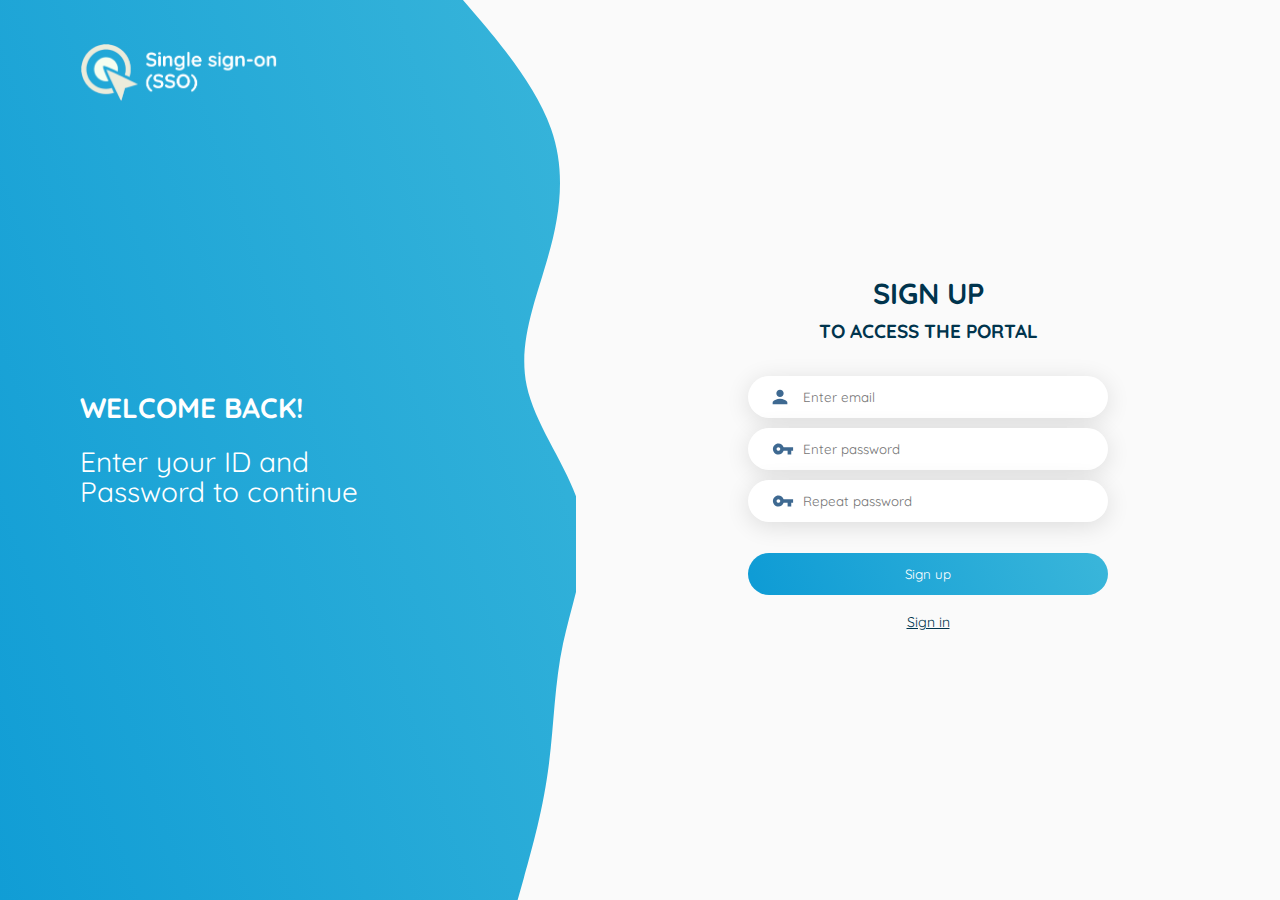
==== sso/index.html @ 4cb5db52 "Add files via upload" ====
<!DOCTYPE html>
<html lang="ru">

<head>
	<meta charset="UTF-8">
	<meta name="viewport" content="width=device-width, initial-scale=1.0">
	<link rel="shortcut icon" href="/img/favicon.ico" type="image/x-icon">
	<link rel="stylesheet" href="css/style.min.css">
	<script src="js/vendors.js" defer></script>
	<script src="js/app.min.js" defer></script>

	<!-- Primary Meta Tags -->
	<title>Single sign-on (SSO)</title>
	<meta name="title" content="Single sign-on (SSO)">
	<meta name="description" content="Login/register form">

	<!-- Open Graph / Facebook -->
	<meta property="og:type" content="website">
	<meta property="og:url" content="https://flizerzet.github.io/sso">
	<meta property="og:title" content="Single sign-on (SSO)">
	<meta property="og:description" content="Login/register form">
	<meta property="og:image" content="https://flizerzet.github.io/sso/img/thumb.png">
	<meta property="og:type" content="website">
	<meta property="og:site_name" content="SSO">

	<!-- Twitter -->
	<meta property="twitter:card" content="summary_large_image">
	<meta property="twitter:url" content="https://flizerzet.github.io/sso">
	<meta property="twitter:title" content="Single sign-on (SSO)">
	<meta property="twitter:description" content="Login/register form">
	<meta property="twitter:image" content="https://flizerzet.github.io/sso/img/thumb.png">

</head>

<body>
	<div class="wrapper">
		<main class="page">
			<div class="info">
				<a href="" class="info__logo"><img src="img/logo.png" alt="" /></a>
				<span class="info__title">Welcome BAck!</span>
				<div class="info__text">Enter your ID and Password to continue</div>
			</div>
			<div class="main">
				<div class="_tabs">
					<div class="tabs__contents">
						<div class="_tabs-content form">
							<div class="form__title"><span>Sign in</span><br>to Access the portal</div>
							<form action="#" class="login" id="login">
								<label>
									<input required type="email" class="login__input _login-mail" autocomplete="username" placeholder="Enter email">
									<img src="img/user-icon.svg" alt="">
								</label>
								<label>
									<input required type="password" class="login__input _login-pass" autocomplete="current-password" placeholder="Enter password">
									<img src="img/pass-icon.svg" alt="">
								</label>
								<button type="submit" class="login__btn">Login</button>
							</form>
						</div>
						<div class="_tabs-content _active form">
							<div class="form__title"><span>Sign up</span><br>to Access the portal</div>
							<form action="#" class="login" id="register">
								<label>
									<input required type="email" class="login__input _register-mail" autocomplete="username" placeholder="Enter email">
									<img src="img/user-icon.svg" alt="">
								</label>
								<label>
									<input required type="password" class="login__input _register-pass" autocomplete="current-password" placeholder="Enter password">
									<img src="img/pass-icon.svg" alt="">
								</label>
								<label>
									<input required type="password" class="login__input _register-repeat-pass" autocomplete="current-password" placeholder="Repeat password">
									<img src="img/pass-icon.svg" alt="">
								</label>
								<button type="submit" class="login__btn">Sign up</button>
							</form>
						</div>
					</div>
					<div class="tabs__links">
						<div class="_tabs-link">Sign in</div>
						<div class="_tabs-link _active">Sign up</div>
					</div>
				</div>
			</div>
		</main>
	</div>
</body>

</html>
---- sso/css/style.min.css ----
@import url(https://fonts.googleapis.com/css?family=Quicksand:regular,500,700&display=swap);*{padding:0;margin:0;border:0}*,:after,:before{-webkit-box-sizing:border-box;box-sizing:border-box}aside,footer,header,nav{display:block}body,html{height:100%;width:100%;font-size:100%;line-height:1;-ms-text-size-adjust:100%;-moz-text-size-adjust:100%;-webkit-text-size-adjust:100%}button,input,textarea{font-family:inherit}input::-ms-clear{display:none}button{cursor:pointer;background-color:transparent}button::-moz-focus-inner{padding:0;border:0}a{color:inherit}a,a:hover,a:visited{text-decoration:none}ul li{list-style:none}img{vertical-align:top}h1,h2,h3,h4,h5,h6{font-size:inherit;font-weight:400}[hidden]{display:none}* img{max-width:100%}body{font-family:Quicksand,sans-serif;color:#000;font-weight:400;background-color:#fafafa}body._locked{overflow:hidden;-ms-touch-action:none;touch-action:none}.wrapper{width:100%;min-height:100%;overflow:hidden;display:-webkit-box;display:-ms-flexbox;display:flex;-webkit-box-orient:vertical;-webkit-box-direction:normal;-ms-flex-direction:column;flex-direction:column}.wrapper>*{min-width:0}[class*=__container]{max-width:1310px;margin:0 auto;padding:0 15px}.page{-webkit-box-flex:1;-ms-flex:1 1 auto;flex:1 1 auto;display:-webkit-box;display:-ms-flexbox;display:flex}._ibg{position:relative}._ibg img{position:absolute;width:100%;height:100%;top:0;left:0;-o-object-fit:cover;object-fit:cover}[data-fullscreen]{min-height:100vh}.touch [data-fullscreen]{min-height:calc(var(--vh,1vh) * 100)}._tabs-link{cursor:pointer;margin-top:20px;text-align:center;font-weight:400;font-size:14px;-webkit-text-decoration-line:underline;text-decoration-line:underline;color:#00344d}._tabs-link._active{opacity:0;visibility:hidden;position:absolute}._tabs-content{display:none;-webkit-box-pack:center;-ms-flex-pack:center;justify-content:center;-webkit-box-orient:vertical;-webkit-box-direction:normal;-ms-flex-direction:column;flex-direction:column}._tabs-content._active{display:-webkit-box;display:-ms-flexbox;display:flex}input[type=email],input[type=password],input[type=text]{padding:13px 24px 13px 55px;background:#fff;-webkit-box-shadow:0 4px 23px rgba(0,0,0,.12);box-shadow:0 4px 23px rgba(0,0,0,.12);border-radius:50px;width:100%}input[type=email]:focus::-webkit-input-placeholder,input[type=password]:focus::-webkit-input-placeholder,input[type=text]:focus::-webkit-input-placeholder{color:transparent}input[type=email]:focus::-moz-placeholder,input[type=password]:focus::-moz-placeholder,input[type=text]:focus::-moz-placeholder{color:transparent}input[type=email]:focus:-ms-input-placeholder,input[type=password]:focus:-ms-input-placeholder,input[type=text]:focus:-ms-input-placeholder{color:transparent}input[type=email]:focus::-ms-input-placeholder,input[type=password]:focus::-ms-input-placeholder,input[type=text]:focus::-ms-input-placeholder{color:transparent}input[type=email]:focus::placeholder,input[type=password]:focus::placeholder,input[type=text]:focus::placeholder{color:transparent}.info{width:45%;position:relative;background:url(../img/bg.svg) center center/cover no-repeat;display:-webkit-box;display:-ms-flexbox;display:flex;-webkit-box-pack:center;-ms-flex-pack:center;justify-content:center;-webkit-box-align:start;-ms-flex-align:start;align-items:flex-start;-webkit-box-orient:vertical;-webkit-box-direction:normal;-ms-flex-direction:column;flex-direction:column;padding-left:80px;color:#fff}.info__logo{position:absolute;top:42px;left:80px;width:200px}.info__title{display:inline-block;font-weight:700;font-size:1.75rem;text-transform:uppercase}.info__text{margin-top:25px;font-weight:400;font-size:28px;line-height:1.07;max-width:320px}.main{display:-webkit-box;display:-ms-flexbox;display:flex;-webkit-box-pack:center;-ms-flex-pack:center;justify-content:center;-webkit-box-align:center;-ms-flex-align:center;align-items:center;-webkit-box-flex:1;-ms-flex:1 1 auto;flex:1 1 auto}.form__title{text-align:center;color:#00344d;font-size:19px;text-transform:uppercase;font-weight:700;line-height:1.58}.form__title span{font-size:29px}.login{display:-webkit-box;display:-ms-flexbox;display:flex;-webkit-box-orient:vertical;-webkit-box-direction:normal;-ms-flex-direction:column;flex-direction:column;margin-top:30px}.login label{position:relative;width:360px}.login label:not(:last-child){margin-bottom:10px}.login label img{position:absolute;top:50%;-webkit-transform:translateY(-50%);-ms-transform:translateY(-50%);transform:translateY(-50%);left:24px}.login__btn{width:100%;padding:13px 10px;background:-o-linear-gradient(203.94deg,#3ab6da 0,#0f9cd5 96.92%);background:linear-gradient(246.06deg,#3ab6da 0,#0f9cd5 96.92%);border-radius:25px;color:#fff;margin-top:21px}@media (max-width:48em){.page{-webkit-box-orient:vertical;-webkit-box-direction:normal;-ms-flex-direction:column;flex-direction:column}.info{width:100%;display:-webkit-box;display:-ms-flexbox;display:flex;-webkit-box-pack:justify;-ms-flex-pack:justify;justify-content:space-between;-webkit-box-align:center;-ms-flex-align:center;align-items:center;-webkit-box-orient:horizontal;-webkit-box-direction:normal;-ms-flex-direction:row;flex-direction:row;padding:20px;background:-o-linear-gradient(203.94deg,#3ab6da 0,#0f9cd5 96.92%);background:linear-gradient(246.06deg,#3ab6da 0,#0f9cd5 96.92%)}.info *{margin:0;text-align:center}.info>*{-webkit-box-flex:0;-ms-flex:0 0 30%;flex:0 0 30%}.info__logo{position:static}}@media (max-width:36em){.touch [data-fullscreen]{-webkit-transition:height .2s;-o-transition:height .2s;transition:height .2s}.info__text{font-size:1rem}}@media (max-width:26.5625em){.info{-webkit-box-orient:vertical;-webkit-box-direction:normal;-ms-flex-direction:column;flex-direction:column;gap:10px}.login label{width:100%}}@media (any-hover:hover){._tabs-link:hover{text-decoration:none}}
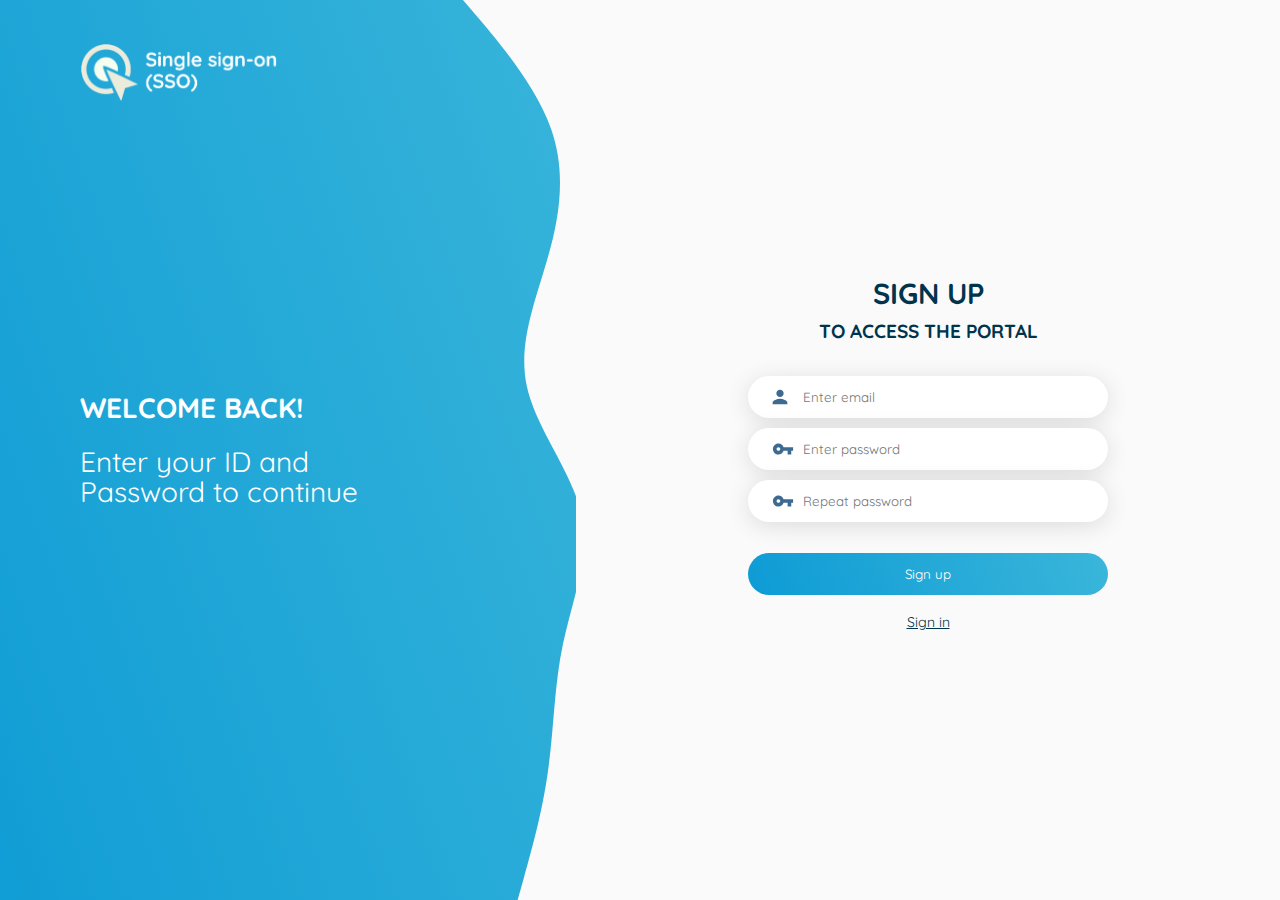
==== commit 3027e43c: "Add files via upload" ====
--- a/sso/index.html
+++ b/sso/index.html
@@ -6,7 +6,6 @@
 	<meta name="viewport" content="width=device-width, initial-scale=1.0">
 	<link rel="shortcut icon" href="/img/favicon.ico" type="image/x-icon">
 	<link rel="stylesheet" href="css/style.min.css">
-	<script src="js/vendors.js" defer></script>
 	<script src="js/app.min.js" defer></script>
 
 	<!-- Primary Meta Tags -->
@@ -33,6 +32,11 @@
 </head>
 
 <body>
+	<div class="preloader">
+		<div class="load">
+			<hr/><hr/><hr/><hr/>
+		</div>
+	</div>
 	<div class="wrapper">
 		<main class="page">
 			<div class="info">
--- a/sso/css/style.min.css
+++ b/sso/css/style.min.css
@@ -1 +1 @@
-@import url(https://fonts.googleapis.com/css?family=Quicksand:regular,500,700&display=swap);*{padding:0;margin:0;border:0}*,:after,:before{-webkit-box-sizing:border-box;box-sizing:border-box}aside,footer,header,nav{display:block}body,html{height:100%;width:100%;font-size:100%;line-height:1;-ms-text-size-adjust:100%;-moz-text-size-adjust:100%;-webkit-text-size-adjust:100%}button,input,textarea{font-family:inherit}input::-ms-clear{display:none}button{cursor:pointer;background-color:transparent}button::-moz-focus-inner{padding:0;border:0}a{color:inherit}a,a:hover,a:visited{text-decoration:none}ul li{list-style:none}img{vertical-align:top}h1,h2,h3,h4,h5,h6{font-size:inherit;font-weight:400}[hidden]{display:none}* img{max-width:100%}body{font-family:Quicksand,sans-serif;color:#000;font-weight:400;background-color:#fafafa}body._locked{overflow:hidden;-ms-touch-action:none;touch-action:none}.wrapper{width:100%;min-height:100%;overflow:hidden;display:-webkit-box;display:-ms-flexbox;display:flex;-webkit-box-orient:vertical;-webkit-box-direction:normal;-ms-flex-direction:column;flex-direction:column}.wrapper>*{min-width:0}[class*=__container]{max-width:1310px;margin:0 auto;padding:0 15px}.page{-webkit-box-flex:1;-ms-flex:1 1 auto;flex:1 1 auto;display:-webkit-box;display:-ms-flexbox;display:flex}._ibg{position:relative}._ibg img{position:absolute;width:100%;height:100%;top:0;left:0;-o-object-fit:cover;object-fit:cover}[data-fullscreen]{min-height:100vh}.touch [data-fullscreen]{min-height:calc(var(--vh,1vh) * 100)}._tabs-link{cursor:pointer;margin-top:20px;text-align:center;font-weight:400;font-size:14px;-webkit-text-decoration-line:underline;text-decoration-line:underline;color:#00344d}._tabs-link._active{opacity:0;visibility:hidden;position:absolute}._tabs-content{display:none;-webkit-box-pack:center;-ms-flex-pack:center;justify-content:center;-webkit-box-orient:vertical;-webkit-box-direction:normal;-ms-flex-direction:column;flex-direction:column}._tabs-content._active{display:-webkit-box;display:-ms-flexbox;display:flex}input[type=email],input[type=password],input[type=text]{padding:13px 24px 13px 55px;background:#fff;-webkit-box-shadow:0 4px 23px rgba(0,0,0,.12);box-shadow:0 4px 23px rgba(0,0,0,.12);border-radius:50px;width:100%}input[type=email]:focus::-webkit-input-placeholder,input[type=password]:focus::-webkit-input-placeholder,input[type=text]:focus::-webkit-input-placeholder{color:transparent}input[type=email]:focus::-moz-placeholder,input[type=password]:focus::-moz-placeholder,input[type=text]:focus::-moz-placeholder{color:transparent}input[type=email]:focus:-ms-input-placeholder,input[type=password]:focus:-ms-input-placeholder,input[type=text]:focus:-ms-input-placeholder{color:transparent}input[type=email]:focus::-ms-input-placeholder,input[type=password]:focus::-ms-input-placeholder,input[type=text]:focus::-ms-input-placeholder{color:transparent}input[type=email]:focus::placeholder,input[type=password]:focus::placeholder,input[type=text]:focus::placeholder{color:transparent}.info{width:45%;position:relative;background:url(../img/bg.svg) center center/cover no-repeat;display:-webkit-box;display:-ms-flexbox;display:flex;-webkit-box-pack:center;-ms-flex-pack:center;justify-content:center;-webkit-box-align:start;-ms-flex-align:start;align-items:flex-start;-webkit-box-orient:vertical;-webkit-box-direction:normal;-ms-flex-direction:column;flex-direction:column;padding-left:80px;color:#fff}.info__logo{position:absolute;top:42px;left:80px;width:200px}.info__title{display:inline-block;font-weight:700;font-size:1.75rem;text-transform:uppercase}.info__text{margin-top:25px;font-weight:400;font-size:28px;line-height:1.07;max-width:320px}.main{display:-webkit-box;display:-ms-flexbox;display:flex;-webkit-box-pack:center;-ms-flex-pack:center;justify-content:center;-webkit-box-align:center;-ms-flex-align:center;align-items:center;-webkit-box-flex:1;-ms-flex:1 1 auto;flex:1 1 auto}.form__title{text-align:center;color:#00344d;font-size:19px;text-transform:uppercase;font-weight:700;line-height:1.58}.form__title span{font-size:29px}.login{display:-webkit-box;display:-ms-flexbox;display:flex;-webkit-box-orient:vertical;-webkit-box-direction:normal;-ms-flex-direction:column;flex-direction:column;margin-top:30px}.login label{position:relative;width:360px}.login label:not(:last-child){margin-bottom:10px}.login label img{position:absolute;top:50%;-webkit-transform:translateY(-50%);-ms-transform:translateY(-50%);transform:translateY(-50%);left:24px}.login__btn{width:100%;padding:13px 10px;background:-o-linear-gradient(203.94deg,#3ab6da 0,#0f9cd5 96.92%);background:linear-gradient(246.06deg,#3ab6da 0,#0f9cd5 96.92%);border-radius:25px;color:#fff;margin-top:21px}@media (max-width:48em){.page{-webkit-box-orient:vertical;-webkit-box-direction:normal;-ms-flex-direction:column;flex-direction:column}.info{width:100%;display:-webkit-box;display:-ms-flexbox;display:flex;-webkit-box-pack:justify;-ms-flex-pack:justify;justify-content:space-between;-webkit-box-align:center;-ms-flex-align:center;align-items:center;-webkit-box-orient:horizontal;-webkit-box-direction:normal;-ms-flex-direction:row;flex-direction:row;padding:20px;background:-o-linear-gradient(203.94deg,#3ab6da 0,#0f9cd5 96.92%);background:linear-gradient(246.06deg,#3ab6da 0,#0f9cd5 96.92%)}.info *{margin:0;text-align:center}.info>*{-webkit-box-flex:0;-ms-flex:0 0 30%;flex:0 0 30%}.info__logo{position:static}}@media (max-width:36em){.touch [data-fullscreen]{-webkit-transition:height .2s;-o-transition:height .2s;transition:height .2s}.info__text{font-size:1rem}}@media (max-width:26.5625em){.info{-webkit-box-orient:vertical;-webkit-box-direction:normal;-ms-flex-direction:column;flex-direction:column;gap:10px}.login label{width:100%}}@media (any-hover:hover){._tabs-link:hover{text-decoration:none}}+@import url(https://fonts.googleapis.com/css?family=Quicksand:regular,500,700&display=swap);*{padding:0;margin:0;border:0}*,:after,:before{-webkit-box-sizing:border-box;box-sizing:border-box}aside,footer,header,nav{display:block}body,html{height:100%;width:100%;font-size:100%;line-height:1;-ms-text-size-adjust:100%;-moz-text-size-adjust:100%;-webkit-text-size-adjust:100%}button,input,textarea{font-family:inherit}input::-ms-clear{display:none}button{cursor:pointer;background-color:transparent}button::-moz-focus-inner{padding:0;border:0}a{color:inherit}a,a:hover,a:visited{text-decoration:none}ul li{list-style:none}img{vertical-align:top}h1,h2,h3,h4,h5,h6{font-size:inherit;font-weight:400}[hidden]{display:none}* img{max-width:100%}body{font-family:Quicksand,sans-serif;color:#000;font-weight:400;background-color:#fafafa}body._locked{overflow:hidden;-ms-touch-action:none;touch-action:none}.wrapper{width:100%;min-height:100%;overflow:hidden;display:-webkit-box;display:-ms-flexbox;display:flex;-webkit-box-orient:vertical;-webkit-box-direction:normal;-ms-flex-direction:column;flex-direction:column}.wrapper>*{min-width:0}[class*=__container]{max-width:1310px;margin:0 auto;padding:0 15px}.page{-webkit-box-flex:1;-ms-flex:1 1 auto;flex:1 1 auto;display:-webkit-box;display:-ms-flexbox;display:flex}._ibg{position:relative}._ibg img{position:absolute;width:100%;height:100%;top:0;left:0;-o-object-fit:cover;object-fit:cover}[data-fullscreen]{min-height:100vh}.touch [data-fullscreen]{min-height:calc(var(--vh,1vh) * 100)}._tabs-link{cursor:pointer;margin-top:20px;text-align:center;font-weight:400;font-size:14px;-webkit-text-decoration-line:underline;text-decoration-line:underline;color:#00344d}._tabs-link._active{opacity:0;visibility:hidden;position:absolute}._tabs-content{display:none;-webkit-box-pack:center;-ms-flex-pack:center;justify-content:center;-webkit-box-orient:vertical;-webkit-box-direction:normal;-ms-flex-direction:column;flex-direction:column}._tabs-content._active{display:-webkit-box;display:-ms-flexbox;display:flex}input[type=email],input[type=password],input[type=text]{padding:13px 24px 13px 55px;background:#fff;-webkit-box-shadow:0 4px 23px rgba(0,0,0,.12);box-shadow:0 4px 23px rgba(0,0,0,.12);border-radius:50px;width:100%}input[type=email]:focus::-webkit-input-placeholder,input[type=password]:focus::-webkit-input-placeholder,input[type=text]:focus::-webkit-input-placeholder{color:transparent}input[type=email]:focus::-moz-placeholder,input[type=password]:focus::-moz-placeholder,input[type=text]:focus::-moz-placeholder{color:transparent}input[type=email]:focus:-ms-input-placeholder,input[type=password]:focus:-ms-input-placeholder,input[type=text]:focus:-ms-input-placeholder{color:transparent}input[type=email]:focus::-ms-input-placeholder,input[type=password]:focus::-ms-input-placeholder,input[type=text]:focus::-ms-input-placeholder{color:transparent}input[type=email]:focus::placeholder,input[type=password]:focus::placeholder,input[type=text]:focus::placeholder{color:transparent}.info{width:45%;position:relative;background:url(../img/bg.svg) center center/cover no-repeat;display:-webkit-box;display:-ms-flexbox;display:flex;-webkit-box-pack:center;-ms-flex-pack:center;justify-content:center;-webkit-box-align:start;-ms-flex-align:start;align-items:flex-start;-webkit-box-orient:vertical;-webkit-box-direction:normal;-ms-flex-direction:column;flex-direction:column;padding-left:80px;color:#fff}.info__logo{position:absolute;top:42px;left:80px;width:200px}.info__title{display:inline-block;font-weight:700;font-size:1.75rem;text-transform:uppercase}.info__text{margin-top:25px;font-weight:400;font-size:28px;line-height:1.07;max-width:320px}.main{display:-webkit-box;display:-ms-flexbox;display:flex;-webkit-box-pack:center;-ms-flex-pack:center;justify-content:center;-webkit-box-align:center;-ms-flex-align:center;align-items:center;-webkit-box-flex:1;-ms-flex:1 1 auto;flex:1 1 auto}.form__title{text-align:center;color:#00344d;font-size:19px;text-transform:uppercase;font-weight:700;line-height:1.58}.form__title span{font-size:29px}.login{display:-webkit-box;display:-ms-flexbox;display:flex;-webkit-box-orient:vertical;-webkit-box-direction:normal;-ms-flex-direction:column;flex-direction:column;margin-top:30px}.login label{position:relative;width:360px}.login label:not(:last-child){margin-bottom:10px}.login label img{position:absolute;top:50%;-webkit-transform:translateY(-50%);-ms-transform:translateY(-50%);transform:translateY(-50%);left:24px}.login__btn{width:100%;padding:13px 10px;background:-o-linear-gradient(203.94deg,#3ab6da 0,#0f9cd5 96.92%);background:linear-gradient(246.06deg,#3ab6da 0,#0f9cd5 96.92%);border-radius:25px;color:#fff;margin-top:21px}.preloader{width:100%;height:100%;background-color:rgba(255,255,255,.6);position:absolute;z-index:1000;display:none;opacity:0;-webkit-transition:opasity .2s;-o-transition:opasity .2s;transition:opasity .2s}.load{position:absolute;top:50%;left:50%;-webkit-transform:translate(-50%,-50%);-ms-transform:translate(-50%,-50%);transform:translate(-50%,-50%);width:100px;height:100px}.load hr{border:0;margin:0;width:40%;height:40%;position:absolute;border-radius:50%;-webkit-animation:2s infinite spin;animation:2s infinite spin}.load :first-child{background:#19a68c;-webkit-animation-delay:-1.5s;animation-delay:-1.5s}.load :nth-child(2){background:#f63d3a;-webkit-animation-delay:-1s;animation-delay:-1s}.load :nth-child(3){background:#fda543;-webkit-animation-delay:-.5s;animation-delay:-.5s}.load :last-child{background:#193b48}@-webkit-keyframes spin{0%,100%{-webkit-transform:translate(0);transform:translate(0)}25%{-webkit-transform:translate(160%);transform:translate(160%)}50%{-webkit-transform:translate(160%,160%);transform:translate(160%,160%)}75%{-webkit-transform:translate(0,160%);transform:translate(0,160%)}}@keyframes spin{0%,100%{-webkit-transform:translate(0);transform:translate(0)}25%{-webkit-transform:translate(160%);transform:translate(160%)}50%{-webkit-transform:translate(160%,160%);transform:translate(160%,160%)}75%{-webkit-transform:translate(0,160%);transform:translate(0,160%)}}@media (max-width:48em){.page{-webkit-box-orient:vertical;-webkit-box-direction:normal;-ms-flex-direction:column;flex-direction:column}.info{width:100%;display:-webkit-box;display:-ms-flexbox;display:flex;-webkit-box-pack:justify;-ms-flex-pack:justify;justify-content:space-between;-webkit-box-align:center;-ms-flex-align:center;align-items:center;-webkit-box-orient:horizontal;-webkit-box-direction:normal;-ms-flex-direction:row;flex-direction:row;padding:20px;background:-o-linear-gradient(203.94deg,#3ab6da 0,#0f9cd5 96.92%);background:linear-gradient(246.06deg,#3ab6da 0,#0f9cd5 96.92%)}.info *{margin:0;text-align:center}.info>*{-webkit-box-flex:0;-ms-flex:0 0 30%;flex:0 0 30%}.info__logo{position:static}}@media (max-width:36em){.touch [data-fullscreen]{-webkit-transition:height .2s;-o-transition:height .2s;transition:height .2s}.info__text{font-size:1rem}}@media (max-width:26.5625em){.info{-webkit-box-orient:vertical;-webkit-box-direction:normal;-ms-flex-direction:column;flex-direction:column;gap:10px}.login label{width:100%}}@media (any-hover:hover){._tabs-link:hover{text-decoration:none}}